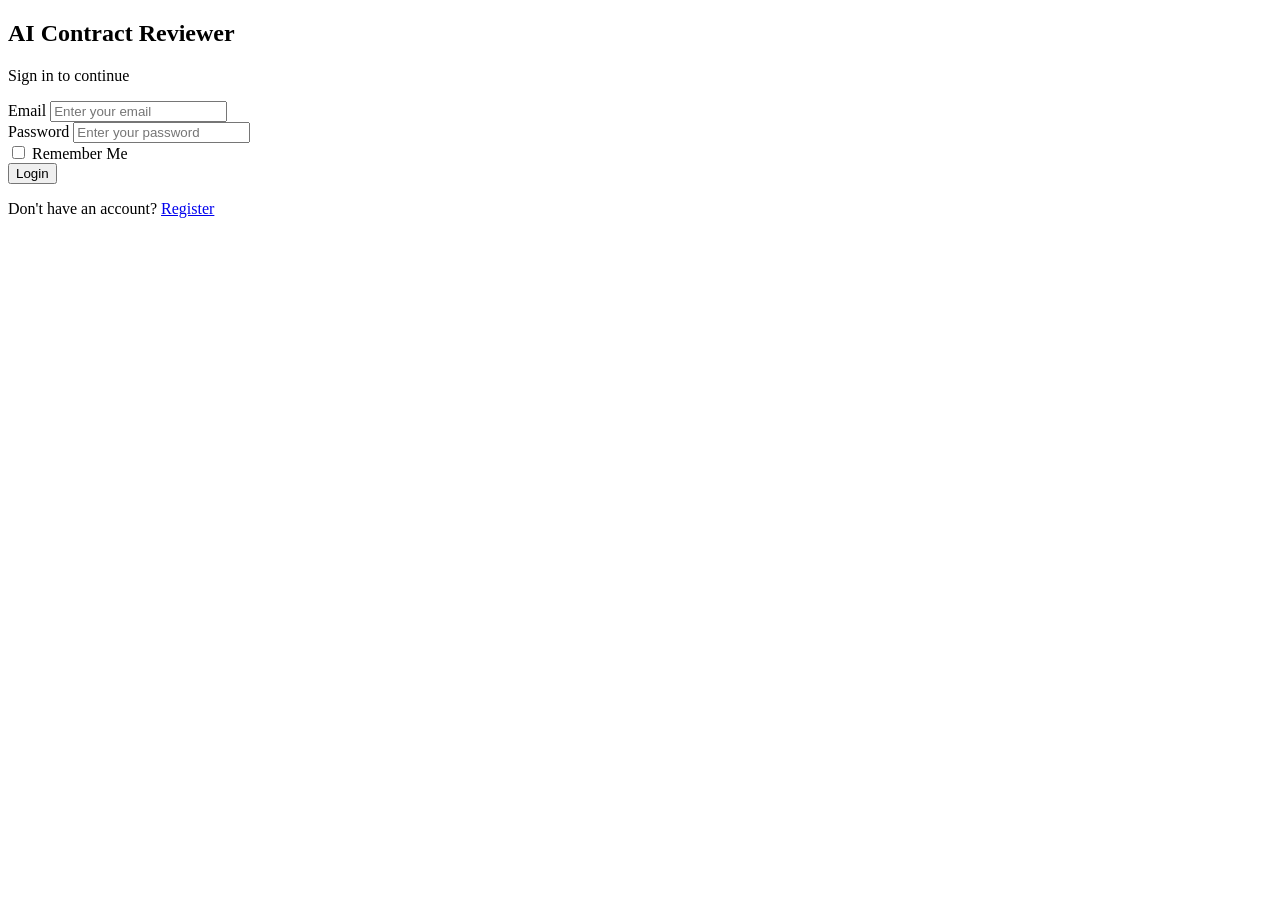
==== index.html @ c9387b55 "structer complete" ====
<!doctype html>
<html lang="en">
  <head>
    <meta charset="UTF-8" />
    <meta name="viewport" content="width=device-width, initial-scale=1.0" />

    <title>AI Contract Reviewer | Login</title>

    <link rel="stylesheet" href="css/theme.css" />
    <link rel="stylesheet" href="css/auth.css" />
  </head>

  <body>
    <main class="auth-container">
      <section class="auth-card">
        <div class="logo-section">
          <h1>AI Contract Reviewer</h1>
          <p>Sign in to continue</p>
        </div>

        <form id="loginForm" class="auth-form">
          <div class="form-group">
            <label for="email"> Email </label>

            <input
              type="email"
              id="email"
              name="email"
              placeholder="Enter your email"
              autocomplete="email"
              required
            />
          </div>

          <div class="form-group">
            <label for="password"> Password </label>

            <input
              type="password"
              id="password"
              name="password"
              placeholder="Enter your password"
              autocomplete="current-password"
              required
            />
          </div>

          <div class="form-options">
            <label class="remember-me">
              <input type="checkbox" id="remember" />

              <span>Remember Me</span>
            </label>
          </div>

          <button type="submit" id="loginButton" class="btn-primary">
            Login
          </button>
        </form>

        <div class="auth-footer">
          <p>
            Don't have an account?

            <a href="register.html"> Register </a>
          </p>
        </div>
      </section>
    </main>

    <script src="js/api.js"></script>
    <script src="js/auth.js"></script>
  </body>
</html>
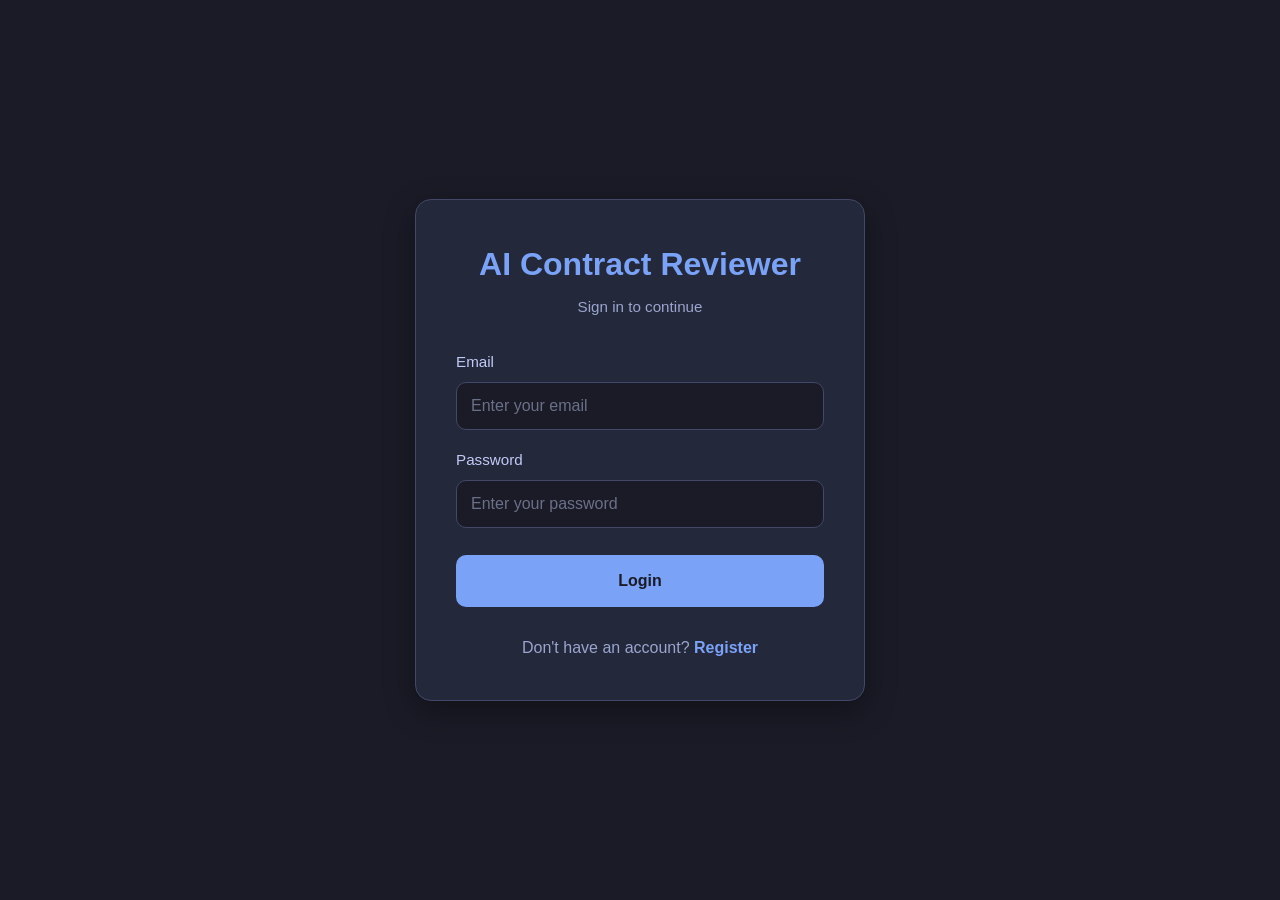
==== commit fd5a3261: "login page work perfectly." ====
--- a/index.html
+++ b/index.html
@@ -20,7 +20,7 @@
 
         <form id="loginForm" class="auth-form">
           <div class="form-group">
-            <label for="email"> Email </label>
+            <label for="email">Email</label>
 
             <input
               type="email"
@@ -33,7 +33,7 @@
           </div>
 
           <div class="form-group">
-            <label for="password"> Password </label>
+            <label for="password">Password</label>
 
             <input
               type="password"
@@ -45,14 +45,6 @@
             />
           </div>
 
-          <div class="form-options">
-            <label class="remember-me">
-              <input type="checkbox" id="remember" />
-
-              <span>Remember Me</span>
-            </label>
-          </div>
-
           <button type="submit" id="loginButton" class="btn-primary">
             Login
           </button>
@@ -61,14 +53,13 @@
         <div class="auth-footer">
           <p>
             Don't have an account?
-
-            <a href="register.html"> Register </a>
+            <a href="register.html">Register</a>
           </p>
         </div>
       </section>
     </main>
 
-    <script src="js/api.js"></script>
-    <script src="js/auth.js"></script>
+    <script src="./js/api.js"></script>
+    <script src="./js/auth.js"></script>
   </body>
 </html>
--- a/css/theme.css
+++ b/css/theme.css
@@ -0,0 +1,196 @@
+/* ==========================================
+   AI Contract Reviewer
+   Global Theme
+   Tokyo Night
+========================================== */
+
+:root {
+  /* ========= Colors ========= */
+
+  --bg-primary: #1a1b26;
+  --bg-secondary: #24283b;
+  --bg-hover: #2f354f;
+
+  --border-color: #414868;
+
+  --primary: #7aa2f7;
+  --primary-hover: #89b4fa;
+
+  --success: #9ece6a;
+  --warning: #e0af68;
+  --danger: #f7768e;
+
+  --text-primary: #c0caf5;
+  --text-secondary: #9aa5ce;
+  --text-muted: #6b7089;
+
+  /* ========= Radius ========= */
+
+  --radius-sm: 6px;
+  --radius-md: 10px;
+  --radius-lg: 16px;
+
+  /* ========= Shadow ========= */
+
+  --shadow: 0 10px 30px rgba(0, 0, 0, 0.35);
+
+  /* ========= Transition ========= */
+
+  --transition: 0.25s ease;
+}
+
+/* ==========================================
+   Reset
+========================================== */
+
+* {
+  margin: 0;
+  padding: 0;
+  box-sizing: border-box;
+}
+
+/* ==========================================
+   Body
+========================================== */
+
+body {
+  background: var(--bg-primary);
+
+  color: var(--text-primary);
+
+  font-family: "Segoe UI", Tahoma, Geneva, Verdana, sans-serif;
+
+  min-height: 100vh;
+
+  line-height: 1.5;
+
+  display: flex;
+
+  justify-content: center;
+
+  align-items: center;
+}
+
+/* ==========================================
+   Links
+========================================== */
+
+a {
+  color: var(--primary);
+
+  text-decoration: none;
+
+  transition: var(--transition);
+}
+
+a:hover {
+  color: var(--primary-hover);
+}
+
+/* ==========================================
+   Buttons
+========================================== */
+
+button {
+  font: inherit;
+
+  cursor: pointer;
+
+  border: none;
+
+  transition: var(--transition);
+}
+
+.btn-primary {
+  width: 100%;
+
+  padding: 14px;
+
+  border-radius: var(--radius-md);
+
+  background: var(--primary);
+
+  color: var(--bg-primary);
+
+  font-size: 1rem;
+
+  font-weight: 600;
+}
+
+.btn-primary:hover {
+  background: var(--primary-hover);
+}
+
+/* ==========================================
+   Inputs
+========================================== */
+
+input {
+  width: 100%;
+
+  padding: 14px;
+
+  border-radius: var(--radius-md);
+
+  border: 1px solid var(--border-color);
+
+  background: var(--bg-primary);
+
+  color: var(--text-primary);
+
+  font-size: 1rem;
+
+  outline: none;
+
+  transition: var(--transition);
+}
+
+input::placeholder {
+  color: var(--text-muted);
+}
+
+input:focus {
+  border-color: var(--primary);
+}
+
+/* ==========================================
+   Images
+========================================== */
+
+img {
+  max-width: 100%;
+
+  display: block;
+}
+
+/* ==========================================
+   Scrollbar
+========================================== */
+
+::-webkit-scrollbar {
+  width: 10px;
+}
+
+::-webkit-scrollbar-track {
+  background: var(--bg-primary);
+}
+
+::-webkit-scrollbar-thumb {
+  background: var(--bg-secondary);
+
+  border-radius: 20px;
+}
+
+::-webkit-scrollbar-thumb:hover {
+  background: var(--primary);
+}
+
+/* ==========================================
+   Selection
+========================================== */
+
+::selection {
+  background: var(--primary);
+
+  color: var(--bg-primary);
+}
--- a/css/auth.css
+++ b/css/auth.css
@@ -0,0 +1,141 @@
+/* ==========================================
+   Authentication Layout
+========================================== */
+
+.auth-container {
+  width: 100%;
+
+  min-height: 100vh;
+
+  display: flex;
+
+  justify-content: center;
+
+  align-items: center;
+
+  padding: 2rem;
+}
+
+/* ==========================================
+   Authentication Card
+========================================== */
+
+.auth-card {
+  width: 100%;
+
+  max-width: 450px;
+
+  background: var(--bg-secondary);
+
+  border: 1px solid var(--border-color);
+
+  border-radius: var(--radius-lg);
+
+  padding: 2.5rem;
+
+  box-shadow: var(--shadow);
+
+  transition: var(--transition);
+}
+
+.auth-card:hover {
+  transform: translateY(-4px);
+}
+
+/* ==========================================
+   Header
+========================================== */
+
+.logo-section {
+  text-align: center;
+
+  margin-bottom: 2rem;
+}
+
+.logo-section h1 {
+  color: var(--primary);
+
+  font-size: 2rem;
+
+  margin-bottom: 0.5rem;
+
+  font-weight: 700;
+}
+
+.logo-section p {
+  color: var(--text-secondary);
+
+  font-size: 0.95rem;
+}
+
+/* ==========================================
+   Form
+========================================== */
+
+.auth-form {
+  display: flex;
+
+  flex-direction: column;
+
+  gap: 1.2rem;
+}
+
+.form-group {
+  display: flex;
+
+  flex-direction: column;
+}
+
+.form-group label {
+  margin-bottom: 0.5rem;
+
+  color: var(--text-primary);
+
+  font-size: 0.95rem;
+
+  font-weight: 500;
+}
+
+/* ==========================================
+   Button
+========================================== */
+
+.btn-primary {
+  margin-top: 0.5rem;
+}
+
+/* ==========================================
+   Footer
+========================================== */
+
+.auth-footer {
+  text-align: center;
+
+  margin-top: 1.8rem;
+}
+
+.auth-footer p {
+  color: var(--text-secondary);
+}
+
+.auth-footer a {
+  font-weight: 600;
+}
+
+/* ==========================================
+   Responsive
+========================================== */
+
+@media (max-width: 600px) {
+  .auth-container {
+    padding: 1rem;
+  }
+
+  .auth-card {
+    padding: 2rem;
+  }
+
+  .logo-section h1 {
+    font-size: 1.7rem;
+  }
+}
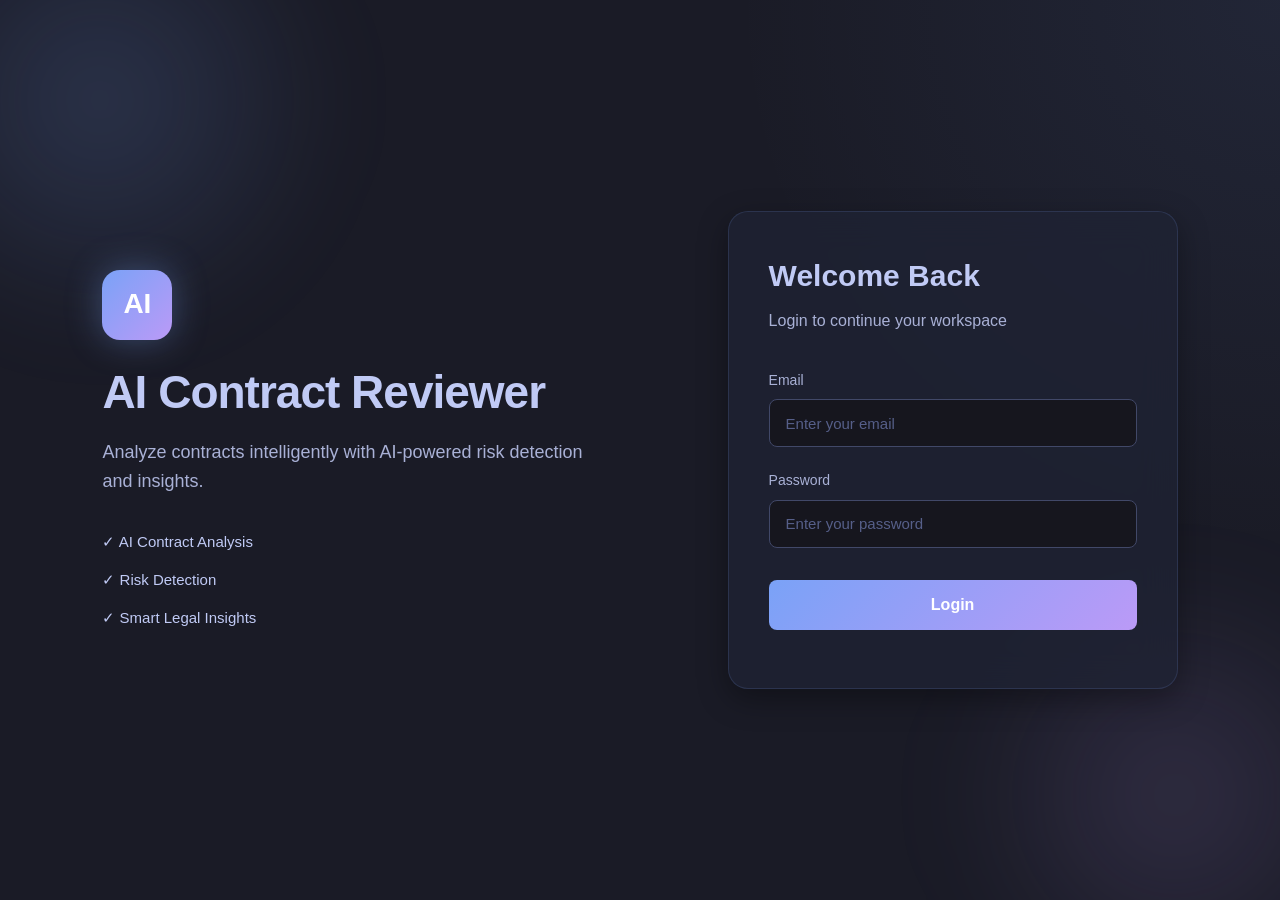
==== commit 94b79855: "dashboard half complete" ====
--- a/index.html
+++ b/index.html
@@ -4,58 +4,76 @@
     <meta charset="UTF-8" />
     <meta name="viewport" content="width=device-width, initial-scale=1.0" />
 
-    <title>AI Contract Reviewer | Login</title>
+    <title>AI Contract Reviewer - Login</title>
 
-    <link rel="stylesheet" href="css/theme.css" />
-    <link rel="stylesheet" href="css/auth.css" />
+    <!-- Global Theme -->
+    <link rel="stylesheet" href="./css/theme.css" />
+
+    <!-- Login Page Style -->
+    <link rel="stylesheet" href="./css/login.css" />
   </head>
 
   <body>
-    <main class="auth-container">
-      <section class="auth-card">
-        <div class="logo-section">
-          <h1>AI Contract Reviewer</h1>
-          <p>Sign in to continue</p>
+    <main class="login-container">
+      <!-- Branding Section -->
+
+      <section class="brand-section">
+        <div class="brand-logo">AI</div>
+
+        <h1>AI Contract Reviewer</h1>
+
+        <p>
+          Analyze contracts intelligently with AI-powered risk detection and
+          insights.
+        </p>
+
+        <div class="feature-list">
+          <span> ✓ AI Contract Analysis </span>
+
+          <span> ✓ Risk Detection </span>
+
+          <span> ✓ Smart Legal Insights </span>
+        </div>
+      </section>
+
+      <!-- Login Card -->
+
+      <section class="login-card">
+        <div class="login-header">
+          <h2>Welcome Back</h2>
+
+          <p>Login to continue your workspace</p>
         </div>
 
-        <form id="loginForm" class="auth-form">
-          <div class="form-group">
-            <label for="email">Email</label>
+        <form id="login-form">
+          <div class="input-group">
+            <label for="email"> Email </label>
 
             <input
               type="email"
               id="email"
               name="email"
               placeholder="Enter your email"
-              autocomplete="email"
               required
             />
           </div>
 
-          <div class="form-group">
-            <label for="password">Password</label>
+          <div class="input-group">
+            <label for="password"> Password </label>
 
             <input
               type="password"
               id="password"
               name="password"
               placeholder="Enter your password"
-              autocomplete="current-password"
               required
             />
           </div>
 
-          <button type="submit" id="loginButton" class="btn-primary">
-            Login
-          </button>
+          <button type="submit" class="login-btn" id="loginButton">Login</button>
+
+          <p id="login-message" class="login-message"></p>
         </form>
-
-        <div class="auth-footer">
-          <p>
-            Don't have an account?
-            <a href="register.html">Register</a>
-          </p>
-        </div>
       </section>
     </main>
 
--- a/css/theme.css
+++ b/css/theme.css
@@ -1,196 +1,138 @@
-/* ==========================================
+/* =====================================================
    AI Contract Reviewer
-   Global Theme
-   Tokyo Night
-========================================== */
+   Global Theme System
+   Tokyo Night Theme
+===================================================== */
+
+/* =====================================================
+   Root Variables
+===================================================== */
 
 :root {
-  /* ========= Colors ========= */
+  /* Background Colors */
+  --bg-primary: #1a1b26;
+  --bg-secondary: #16161e;
+  --bg-tertiary: #24283b;
 
-  --bg-primary: #1a1b26;
-  --bg-secondary: #24283b;
-  --bg-hover: #2f354f;
+  /* Surface / Card Colors */
+  --surface-primary: #1f2335;
+  --surface-hover: #292e42;
 
+  /* Text Colors */
+  --text-primary: #c0caf5;
+  --text-secondary: #a9b1d6;
+  --text-muted: #565f89;
+
+  /* Accent Colors */
+  --accent-blue: #7aa2f7;
+  --accent-cyan: #7dcfff;
+  --accent-purple: #bb9af7;
+  --accent-green: #9ece6a;
+  --accent-yellow: #e0af68;
+  --accent-red: #f7768e;
+
+  /* Borders */
   --border-color: #414868;
+  --border-soft: rgba(122, 162, 247, 0.15);
 
-  --primary: #7aa2f7;
-  --primary-hover: #89b4fa;
+  /* Status Colors */
+  --status-success: #9ece6a;
+  --status-warning: #e0af68;
+  --status-danger: #f7768e;
+  --status-processing: #7dcfff;
 
-  --success: #9ece6a;
-  --warning: #e0af68;
-  --danger: #f7768e;
+  /* Shadows */
+  --shadow-small: 0 4px 15px rgba(0, 0, 0, 0.25);
 
-  --text-primary: #c0caf5;
-  --text-secondary: #9aa5ce;
-  --text-muted: #6b7089;
+  --shadow-card: 0 10px 30px rgba(0, 0, 0, 0.35);
 
-  /* ========= Radius ========= */
+  /* Radius */
+  --radius-small: 8px;
+  --radius-medium: 14px;
+  --radius-large: 20px;
 
-  --radius-sm: 6px;
-  --radius-md: 10px;
-  --radius-lg: 16px;
+  /* Animation */
+  --transition-fast: 0.2s ease;
+  --transition-normal: 0.35s ease;
 
-  /* ========= Shadow ========= */
-
-  --shadow: 0 10px 30px rgba(0, 0, 0, 0.35);
-
-  /* ========= Transition ========= */
-
-  --transition: 0.25s ease;
+  /* Layout */
+  --sidebar-width: 260px;
+  --navbar-height: 70px;
 }
 
-/* ==========================================
-   Reset
-========================================== */
+/* =====================================================
+   Global Reset
+===================================================== */
 
-* {
+*,
+*::before,
+*::after {
   margin: 0;
   padding: 0;
   box-sizing: border-box;
 }
 
-/* ==========================================
+/* =====================================================
    Body
-========================================== */
+===================================================== */
 
 body {
-  background: var(--bg-primary);
+  min-height: 100vh;
+
+  background:
+    radial-gradient(
+      circle at top right,
+      rgba(122, 162, 247, 0.08),
+      transparent 35%
+    ),
+    var(--bg-primary);
 
   color: var(--text-primary);
 
-  font-family: "Segoe UI", Tahoma, Geneva, Verdana, sans-serif;
+  font-family: "Inter", "Segoe UI", sans-serif;
 
-  min-height: 100vh;
-
-  line-height: 1.5;
-
-  display: flex;
-
-  justify-content: center;
-
-  align-items: center;
+  line-height: 1.6;
 }
 
-/* ==========================================
+/* =====================================================
    Links
-========================================== */
+===================================================== */
 
 a {
-  color: var(--primary);
-
+  color: inherit;
   text-decoration: none;
-
-  transition: var(--transition);
 }
 
-a:hover {
-  color: var(--primary-hover);
+/* =====================================================
+   Buttons
+===================================================== */
+
+button {
+  border: none;
+  outline: none;
+  cursor: pointer;
+
+  font-family: inherit;
 }
 
-/* ==========================================
-   Buttons
-========================================== */
-
-button {
-  font: inherit;
-
-  cursor: pointer;
-
-  border: none;
-
-  transition: var(--transition);
-}
-
-.btn-primary {
-  width: 100%;
-
-  padding: 14px;
-
-  border-radius: var(--radius-md);
-
-  background: var(--primary);
-
-  color: var(--bg-primary);
-
-  font-size: 1rem;
-
-  font-weight: 600;
-}
-
-.btn-primary:hover {
-  background: var(--primary-hover);
-}
-
-/* ==========================================
-   Inputs
-========================================== */
-
-input {
-  width: 100%;
-
-  padding: 14px;
-
-  border-radius: var(--radius-md);
-
-  border: 1px solid var(--border-color);
-
-  background: var(--bg-primary);
-
-  color: var(--text-primary);
-
-  font-size: 1rem;
-
-  outline: none;
-
-  transition: var(--transition);
-}
-
-input::placeholder {
-  color: var(--text-muted);
-}
-
-input:focus {
-  border-color: var(--primary);
-}
-
-/* ==========================================
-   Images
-========================================== */
-
-img {
-  max-width: 100%;
-
-  display: block;
-}
-
-/* ==========================================
+/* =====================================================
    Scrollbar
-========================================== */
+===================================================== */
 
 ::-webkit-scrollbar {
-  width: 10px;
+  width: 8px;
 }
 
 ::-webkit-scrollbar-track {
-  background: var(--bg-primary);
+  background: var(--bg-secondary);
 }
 
 ::-webkit-scrollbar-thumb {
-  background: var(--bg-secondary);
+  background: var(--border-color);
 
-  border-radius: 20px;
+  border-radius: 10px;
 }
 
 ::-webkit-scrollbar-thumb:hover {
-  background: var(--primary);
+  background: var(--accent-blue);
 }
-
-/* ==========================================
-   Selection
-========================================== */
-
-::selection {
-  background: var(--primary);
-
-  color: var(--bg-primary);
-}
--- a/css/login.css
+++ b/css/login.css
@@ -0,0 +1,311 @@
+/* =====================================================
+   AI Contract Reviewer
+   Login Page Styling
+   Tokyo Night AI SaaS Theme
+===================================================== */
+
+/* =====================================================
+   Login Container
+===================================================== */
+
+.login-container {
+  min-height: 100vh;
+
+  display: grid;
+
+  grid-template-columns: 1fr 450px;
+
+  align-items: center;
+
+  gap: 80px;
+
+  padding: 40px 8%;
+
+  position: relative;
+
+  overflow: hidden;
+}
+
+/* Background Glow Effects */
+
+.login-container::before {
+  content: "";
+
+  position: absolute;
+
+  width: 500px;
+
+  height: 500px;
+
+  background: radial-gradient(
+    circle,
+    rgba(122, 162, 247, 0.18),
+    transparent 70%
+  );
+
+  top: -150px;
+
+  left: -150px;
+
+  filter: blur(40px);
+}
+
+.login-container::after {
+  content: "";
+
+  position: absolute;
+
+  width: 450px;
+
+  height: 450px;
+
+  background: radial-gradient(
+    circle,
+    rgba(187, 154, 247, 0.15),
+    transparent 70%
+  );
+
+  bottom: -120px;
+
+  right: -120px;
+
+  filter: blur(50px);
+}
+
+/* =====================================================
+   Brand Section
+===================================================== */
+
+.brand-section {
+  position: relative;
+
+  z-index: 1;
+}
+
+.brand-logo {
+  width: 70px;
+
+  height: 70px;
+
+  display: flex;
+
+  align-items: center;
+
+  justify-content: center;
+
+  border-radius: 18px;
+
+  background: linear-gradient(135deg, var(--accent-blue), var(--accent-purple));
+
+  color: #ffffff;
+
+  font-size: 28px;
+
+  font-weight: 700;
+
+  margin-bottom: 25px;
+
+  box-shadow: 0 0 35px rgba(122, 162, 247, 0.35);
+}
+
+.brand-section h1 {
+  font-size: 46px;
+
+  line-height: 1.2;
+
+  margin-bottom: 18px;
+
+  letter-spacing: -1px;
+}
+
+.brand-section p {
+  max-width: 500px;
+
+  color: var(--text-secondary);
+
+  font-size: 18px;
+
+  margin-bottom: 35px;
+}
+
+.feature-list {
+  display: flex;
+
+  flex-direction: column;
+
+  gap: 14px;
+}
+
+.feature-list span {
+  color: var(--text-primary);
+
+  font-size: 15px;
+}
+
+/* =====================================================
+   Login Card
+===================================================== */
+
+.login-card {
+  position: relative;
+
+  z-index: 2;
+
+  padding: 40px;
+
+  background: rgba(31, 35, 53, 0.75);
+
+  backdrop-filter: blur(18px);
+
+  border: 1px solid var(--border-soft);
+
+  border-radius: var(--radius-large);
+
+  box-shadow: var(--shadow-card);
+}
+
+/* Header */
+
+.login-header {
+  margin-bottom: 35px;
+}
+
+.login-header h2 {
+  font-size: 30px;
+
+  margin-bottom: 8px;
+}
+
+.login-header p {
+  color: var(--text-secondary);
+}
+
+/* =====================================================
+   Inputs
+===================================================== */
+
+.input-group {
+  display: flex;
+
+  flex-direction: column;
+
+  gap: 8px;
+
+  margin-bottom: 22px;
+}
+
+.input-group label {
+  color: var(--text-secondary);
+
+  font-size: 14px;
+}
+
+.input-group input {
+  height: 48px;
+
+  padding: 0 16px;
+
+  background: var(--bg-secondary);
+
+  border: 1px solid var(--border-color);
+
+  border-radius: var(--radius-small);
+
+  color: var(--text-primary);
+
+  font-size: 15px;
+
+  transition: var(--transition-fast);
+}
+
+.input-group input::placeholder {
+  color: var(--text-muted);
+}
+
+.input-group input:focus {
+  outline: none;
+
+  border-color: var(--accent-blue);
+
+  box-shadow: 0 0 0 3px rgba(122, 162, 247, 0.15);
+}
+
+/* =====================================================
+   Login Button
+===================================================== */
+
+.login-btn {
+  width: 100%;
+
+  height: 50px;
+
+  margin-top: 10px;
+
+  border-radius: var(--radius-small);
+
+  background: linear-gradient(135deg, var(--accent-blue), var(--accent-purple));
+
+  color: #ffffff;
+
+  font-size: 16px;
+
+  font-weight: 600;
+
+  transition: var(--transition-normal);
+}
+
+.login-btn:hover {
+  transform: translateY(-2px);
+
+  box-shadow: 0 10px 25px rgba(122, 162, 247, 0.35);
+}
+
+.login-btn:active {
+  transform: translateY(0);
+}
+
+/* =====================================================
+   Login Message
+===================================================== */
+
+.login-message {
+  margin-top: 18px;
+
+  text-align: center;
+
+  font-size: 14px;
+}
+
+/* =====================================================
+   Responsive
+===================================================== */
+
+@media (max-width: 1000px) {
+  .login-container {
+    grid-template-columns: 1fr;
+
+    gap: 40px;
+
+    padding: 30px;
+  }
+
+  .brand-section {
+    text-align: center;
+  }
+
+  .brand-logo {
+    margin-left: auto;
+
+    margin-right: auto;
+  }
+}
+
+@media (max-width: 500px) {
+  .login-card {
+    padding: 28px;
+  }
+
+  .brand-section h1 {
+    font-size: 34px;
+  }
+}
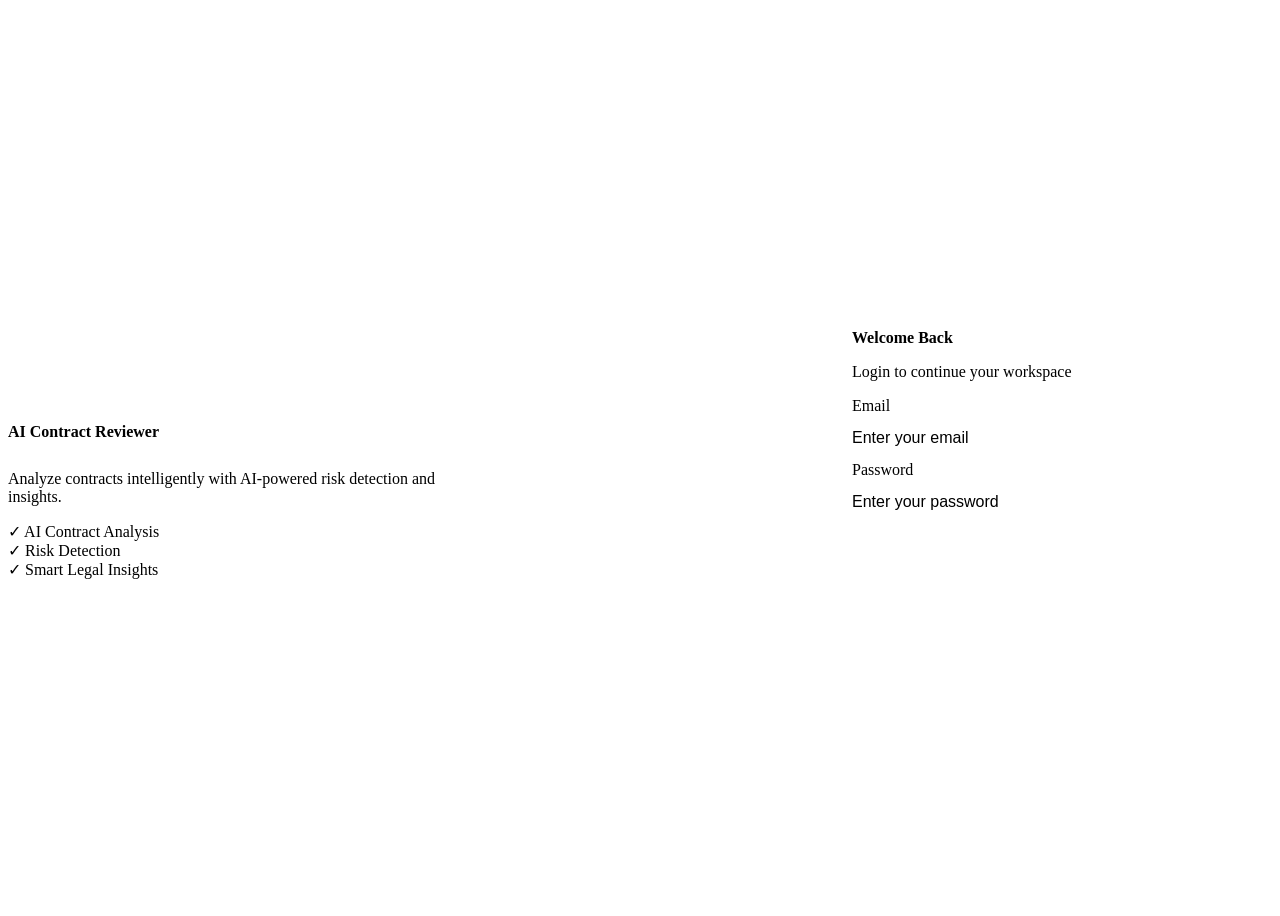
==== commit e4a9d5ca: "broken code" ====
--- a/index.html
+++ b/index.html
@@ -10,6 +10,9 @@
     <link rel="stylesheet" href="./css/theme.css" />
 
     <!-- Login Page Style -->
+    <link rel="stylesheet" href="./css/components/button.css" />
+    <link rel="stylesheet" href="./css/components/card.css" />
+    <link rel="stylesheet" href="./css/components/input.css" />
     <link rel="stylesheet" href="./css/login.css" />
   </head>
 
@@ -38,7 +41,7 @@
 
       <!-- Login Card -->
 
-      <section class="login-card">
+      <section class="card card-glass login-card">
         <div class="login-header">
           <h2>Welcome Back</h2>
 
@@ -47,30 +50,30 @@
 
         <form id="login-form">
           <div class="input-group">
-            <label for="email"> Email </label>
+            <label class="input-label"> Email </label>
 
             <input
+              class="input"
+              id="email"
               type="email"
-              id="email"
-              name="email"
               placeholder="Enter your email"
-              required
             />
           </div>
 
           <div class="input-group">
-            <label for="password"> Password </label>
+            <label class="input-label"> Password </label>
 
             <input
+              class="input"
+              id="password"
               type="password"
-              id="password"
-              name="password"
               placeholder="Enter your password"
-              required
             />
           </div>
 
-          <button type="submit" class="login-btn" id="loginButton">Login</button>
+          <button type="submit" class="btn btn-primary" id="loginButton">
+            Login
+          </button>
 
           <p id="login-message" class="login-message"></p>
         </form>
--- a/css/components/button.css
+++ b/css/components/button.css
@@ -0,0 +1,295 @@
+/*
+==================================================
+
+AI Contract Reviewer
+
+File:
+button.css
+
+Responsibility:
+Reusable Button Components
+
+Author:
+OpenAI + Parth
+
+Theme:
+Tokyo Night AI SaaS
+
+==================================================
+*/
+
+/* ==================================================
+   BASE BUTTON
+================================================== */
+
+.btn {
+  display: inline-flex;
+
+  align-items: center;
+
+  justify-content: center;
+
+  gap: var(--space-2);
+
+  height: 44px;
+
+  padding: 0 var(--space-6);
+
+  border-radius: var(--radius-md);
+
+  font-size: var(--font-sm);
+
+  font-weight: var(--weight-semibold);
+
+  font-family: var(--font-family);
+
+  color: var(--color-text-light);
+
+  background: transparent;
+
+  border: 1px solid transparent;
+
+  transition: all var(--transition-normal);
+
+  user-select: none;
+
+  white-space: nowrap;
+}
+
+/* ==================================================
+   BUTTON HOVER
+================================================== */
+
+.btn:hover {
+  transform: translateY(-1px);
+}
+
+/* ==================================================
+   BUTTON ACTIVE
+================================================== */
+
+.btn:active {
+  transform: translateY(0);
+}
+
+/* ==================================================
+   BUTTON DISABLED
+================================================== */
+
+.btn:disabled {
+  opacity: 0.5;
+
+  cursor: not-allowed;
+
+  transform: none;
+}
+
+/* ==================================================
+   PRIMARY BUTTON
+================================================== */
+
+.btn-primary {
+  color: #ffffff;
+
+  background: var(--color-primary);
+
+  box-shadow: var(--shadow-sm);
+}
+
+.btn-primary:hover {
+  background: var(--color-primary-hover);
+
+  box-shadow: var(--shadow-glow);
+}
+
+/* ==================================================
+   SECONDARY BUTTON
+================================================== */
+
+.btn-secondary {
+  color: #ffffff;
+
+  background: var(--color-secondary);
+
+  box-shadow: var(--shadow-sm);
+}
+
+.btn-secondary:hover {
+  opacity: 0.9;
+
+  box-shadow: var(--shadow-glow);
+}
+
+/* ==================================================
+   OUTLINE BUTTON
+================================================== */
+
+.btn-outline {
+  color: var(--color-primary);
+
+  background: transparent;
+
+  border: 1px solid var(--color-primary);
+}
+
+.btn-outline:hover {
+  color: #ffffff;
+
+  background: var(--color-primary);
+}
+
+/* ==================================================
+   SUCCESS BUTTON
+================================================== */
+
+.btn-success {
+  color: #ffffff;
+
+  background: var(--color-success);
+}
+
+.btn-success:hover {
+  filter: brightness(1.1);
+}
+
+/* ==================================================
+   WARNING BUTTON
+================================================== */
+
+.btn-warning {
+  color: #ffffff;
+
+  background: var(--color-warning);
+}
+
+/* ==================================================
+   DANGER BUTTON
+================================================== */
+
+.btn-danger {
+  color: #ffffff;
+
+  background: var(--color-danger);
+}
+
+.btn-danger:hover {
+  filter: brightness(1.1);
+}
+
+/* ==================================================
+   GHOST BUTTON
+================================================== */
+
+.btn-ghost {
+  color: var(--color-text);
+
+  background: transparent;
+}
+
+.btn-ghost:hover {
+  background: var(--color-surface-hover);
+}
+
+/* ==================================================
+   ICON BUTTON
+================================================== */
+
+.btn-icon {
+  width: 44px;
+
+  height: 44px;
+
+  padding: 0;
+
+  border-radius: var(--radius-md);
+}
+
+/* ==================================================
+   BUTTON SIZES
+================================================== */
+
+/*
+   Small
+*/
+
+.btn-sm {
+  height: 36px;
+
+  padding: 0 var(--space-4);
+
+  font-size: var(--font-xs);
+}
+
+/*
+   Large
+*/
+
+.btn-lg {
+  height: 52px;
+
+  padding: 0 var(--space-8);
+
+  font-size: var(--font-md);
+}
+
+/* ==================================================
+   FULL WIDTH BUTTON
+================================================== */
+
+.btn-block {
+  width: 100%;
+}
+
+/* ==================================================
+   LOADING STATE
+================================================== */
+
+.btn-loading {
+  position: relative;
+
+  color: transparent;
+
+  pointer-events: none;
+}
+
+.btn-loading::after {
+  content: "";
+
+  width: 18px;
+
+  height: 18px;
+
+  border-radius: 50%;
+
+  border: 2px solid rgba(255, 255, 255, 0.4);
+
+  border-top-color: #ffffff;
+
+  animation: button-spin 0.8s linear infinite;
+
+  position: absolute;
+}
+
+/* ==================================================
+   BUTTON ANIMATION
+================================================== */
+
+@keyframes button-spin {
+  from {
+    transform: rotate(0deg);
+  }
+
+  to {
+    transform: rotate(360deg);
+  }
+}
+
+/* ==================================================
+   RESPONSIVE
+================================================== */
+
+@media (max-width: 768px) {
+  .btn {
+    width: 100%;
+  }
+}
--- a/css/components/card.css
+++ b/css/components/card.css
@@ -0,0 +1,263 @@
+/*
+==================================================
+
+AI Contract Reviewer
+
+File:
+card.css
+
+Responsibility:
+Reusable Card Components
+
+Author:
+OpenAI + Parth
+
+Theme:
+Tokyo Night AI SaaS
+
+==================================================
+*/
+
+/* ==================================================
+   BASE CARD
+================================================== */
+
+.card {
+  background: var(--color-surface);
+
+  border: 1px solid var(--color-border);
+
+  border-radius: var(--radius-lg);
+
+  box-shadow: var(--shadow-md);
+
+  padding: var(--space-6);
+
+  transition: all var(--transition-normal);
+
+  overflow: hidden;
+}
+
+/* ==================================================
+   CARD HOVER
+================================================== */
+
+.card-hover:hover {
+  transform: translateY(-4px);
+
+  border-color: rgba(122, 162, 247, 0.35);
+
+  box-shadow: var(--shadow-glow);
+}
+
+/* ==================================================
+   GLASS CARD
+================================================== */
+
+.card-glass {
+  background: rgba(36, 40, 59, 0.75);
+
+  backdrop-filter: blur(14px);
+
+  border: 1px solid rgba(255, 255, 255, 0.08);
+}
+
+/* ==================================================
+   CARD HEADER
+================================================== */
+
+.card-header {
+  display: flex;
+
+  align-items: center;
+
+  justify-content: space-between;
+
+  gap: var(--space-4);
+
+  margin-bottom: var(--space-5);
+}
+
+/* ==================================================
+   CARD TITLE
+================================================== */
+
+.card-title {
+  color: var(--color-text-light);
+
+  font-size: var(--font-lg);
+
+  font-weight: var(--weight-semibold);
+
+  line-height: 1.3;
+}
+
+/* ==================================================
+   CARD DESCRIPTION
+================================================== */
+
+.card-description {
+  margin-top: var(--space-2);
+
+  color: var(--color-text-muted);
+
+  font-size: var(--font-sm);
+}
+
+/* ==================================================
+   CARD BODY
+================================================== */
+
+.card-body {
+  color: var(--color-text);
+
+  font-size: var(--font-md);
+}
+
+/* ==================================================
+   CARD FOOTER
+================================================== */
+
+.card-footer {
+  display: flex;
+
+  align-items: center;
+
+  justify-content: flex-end;
+
+  gap: var(--space-3);
+
+  margin-top: var(--space-6);
+
+  padding-top: var(--space-5);
+
+  border-top: 1px solid var(--color-border);
+}
+
+/* ==================================================
+   CARD VARIANTS
+================================================== */
+
+/*
+   Primary Accent Card
+*/
+
+.card-primary {
+  border-color: rgba(122, 162, 247, 0.35);
+}
+
+/*
+   Success Card
+*/
+
+.card-success {
+  border-color: rgba(158, 206, 106, 0.35);
+}
+
+/*
+   Warning Card
+*/
+
+.card-warning {
+  border-color: rgba(224, 175, 104, 0.35);
+}
+
+/*
+   Danger Card
+*/
+
+.card-danger {
+  border-color: rgba(247, 118, 142, 0.35);
+}
+
+/* ==================================================
+   STAT CARD
+================================================== */
+
+.stat-card {
+  display: flex;
+
+  flex-direction: column;
+
+  gap: var(--space-3);
+}
+
+.stat-label {
+  color: var(--color-text-muted);
+
+  font-size: var(--font-sm);
+
+  font-weight: var(--weight-medium);
+}
+
+.stat-value {
+  color: var(--color-text-light);
+
+  font-size: var(--font-3xl);
+
+  font-weight: var(--weight-bold);
+}
+
+/* ==================================================
+   ICON CARD
+================================================== */
+
+.card-icon {
+  width: 48px;
+
+  height: 48px;
+
+  display: flex;
+
+  align-items: center;
+
+  justify-content: center;
+
+  border-radius: var(--radius-md);
+
+  background: rgba(122, 162, 247, 0.15);
+
+  color: var(--color-primary);
+
+  font-size: var(--font-xl);
+}
+
+/* ==================================================
+   EMPTY CARD
+================================================== */
+
+.card-empty {
+  text-align: center;
+
+  padding: var(--space-10);
+}
+
+.card-empty-title {
+  color: var(--color-text-light);
+
+  font-size: var(--font-xl);
+
+  font-weight: var(--weight-semibold);
+}
+
+.card-empty-text {
+  margin-top: var(--space-3);
+
+  color: var(--color-text-muted);
+}
+
+/* ==================================================
+   RESPONSIVE
+================================================== */
+
+@media (max-width: 768px) {
+  .card {
+    padding: var(--space-5);
+  }
+
+  .card-header {
+    flex-direction: column;
+
+    align-items: flex-start;
+  }
+}
--- a/css/components/input.css
+++ b/css/components/input.css
@@ -0,0 +1,269 @@
+/*
+==================================================
+
+AI Contract Reviewer
+
+File:
+input.css
+
+Responsibility:
+Reusable Form Components
+
+Author:
+OpenAI + Parth
+
+Theme:
+Tokyo Night AI SaaS
+
+==================================================
+*/
+
+/* ==================================================
+   INPUT GROUP
+================================================== */
+
+.input-group {
+  display: flex;
+
+  flex-direction: column;
+
+  gap: var(--space-2);
+
+  width: 100%;
+}
+
+/* ==================================================
+   LABEL
+================================================== */
+
+.input-label {
+  color: var(--color-text-light);
+
+  font-size: var(--font-sm);
+
+  font-weight: var(--weight-medium);
+}
+
+/* ==================================================
+   BASE INPUT
+================================================== */
+
+.input {
+  width: 100%;
+
+  height: 46px;
+
+  padding: 0 var(--space-4);
+
+  border-radius: var(--radius-md);
+
+  border: 1px solid var(--color-border);
+
+  background: var(--color-surface);
+
+  color: var(--color-text-light);
+
+  font-size: var(--font-md);
+
+  transition: all var(--transition-normal);
+}
+
+/* ==================================================
+   INPUT HOVER
+================================================== */
+
+.input:hover {
+  border-color: rgba(122, 162, 247, 0.35);
+}
+
+/* ==================================================
+   INPUT FOCUS
+================================================== */
+
+.input:focus {
+  border-color: var(--color-primary);
+
+  box-shadow: 0 0 0 3px rgba(122, 162, 247, 0.15);
+}
+
+/* ==================================================
+   PLACEHOLDER
+================================================== */
+
+.input::placeholder {
+  color: var(--color-text-disabled);
+}
+
+/* ==================================================
+   TEXTAREA
+================================================== */
+
+.textarea {
+  min-height: 120px;
+
+  padding: var(--space-4);
+
+  resize: vertical;
+
+  line-height: 1.6;
+}
+
+/* ==================================================
+   SELECT
+================================================== */
+
+.select {
+  appearance: none;
+
+  cursor: pointer;
+}
+
+/* ==================================================
+   INPUT WITH ICON
+================================================== */
+
+.input-wrapper {
+  position: relative;
+
+  width: 100%;
+}
+
+.input-wrapper .input {
+  padding-left: 44px;
+}
+
+.input-icon {
+  position: absolute;
+
+  left: var(--space-4);
+
+  top: 50%;
+
+  transform: translateY(-50%);
+
+  color: var(--color-text-muted);
+
+  pointer-events: none;
+}
+
+/* ==================================================
+   PASSWORD INPUT
+================================================== */
+
+.password-wrapper {
+  position: relative;
+}
+
+.password-toggle {
+  position: absolute;
+
+  right: var(--space-3);
+
+  top: 50%;
+
+  transform: translateY(-50%);
+
+  color: var(--color-text-muted);
+
+  cursor: pointer;
+
+  transition: color var(--transition-fast);
+}
+
+.password-toggle:hover {
+  color: var(--color-primary);
+}
+
+/* ==================================================
+   VALIDATION STATES
+================================================== */
+
+.input-success {
+  border-color: var(--color-success);
+}
+
+.input-error {
+  border-color: var(--color-danger);
+}
+
+.input-warning {
+  border-color: var(--color-warning);
+}
+
+/* ==================================================
+   MESSAGE TEXT
+================================================== */
+
+.input-message {
+  font-size: var(--font-xs);
+
+  margin-top: var(--space-1);
+}
+
+.input-message.success {
+  color: var(--color-success);
+}
+
+.input-message.error {
+  color: var(--color-danger);
+}
+
+/* ==================================================
+   SEARCH INPUT
+================================================== */
+
+.search-input {
+  height: 42px;
+
+  border-radius: var(--radius-round);
+
+  background: var(--color-surface-elevated);
+}
+
+/* ==================================================
+   FILE INPUT
+================================================== */
+
+.file-input {
+  display: flex;
+
+  align-items: center;
+
+  justify-content: center;
+
+  min-height: 120px;
+
+  border: 1px dashed var(--color-border);
+
+  border-radius: var(--radius-lg);
+
+  cursor: pointer;
+
+  transition: all var(--transition-normal);
+}
+
+.file-input:hover {
+  border-color: var(--color-primary);
+
+  background: rgba(122, 162, 247, 0.05);
+}
+
+/* ==================================================
+   DISABLED
+================================================== */
+
+.input:disabled {
+  opacity: 0.5;
+
+  cursor: not-allowed;
+}
+
+/* ==================================================
+   RESPONSIVE
+================================================== */
+
+@media (max-width: 768px) {
+  .input {
+    height: 44px;
+  }
+}
--- a/css/login.css
+++ b/css/login.css
@@ -1,91 +1,61 @@
-/* =====================================================
-   AI Contract Reviewer
-   Login Page Styling
-   Tokyo Night AI SaaS Theme
-===================================================== */
-
-/* =====================================================
-   Login Container
-===================================================== */
+/*
+==================================================
+
+AI Contract Reviewer
+
+File:
+login.css
+
+Responsibility:
+Login Page Layout
+
+Author:
+OpenAI + Parth
+
+Theme:
+Tokyo Night AI SaaS
+
+==================================================
+*/
+
+/* ==================================================
+   LOGIN PAGE CONTAINER
+================================================== */
 
 .login-container {
   min-height: 100vh;
 
   display: grid;
 
-  grid-template-columns: 1fr 450px;
+  grid-template-columns: 1fr 420px;
 
   align-items: center;
 
-  gap: 80px;
-
-  padding: 40px 8%;
-
-  position: relative;
-
-  overflow: hidden;
-}
-
-/* Background Glow Effects */
-
-.login-container::before {
-  content: "";
-
-  position: absolute;
-
-  width: 500px;
-
-  height: 500px;
-
-  background: radial-gradient(
-    circle,
-    rgba(122, 162, 247, 0.18),
-    transparent 70%
-  );
-
-  top: -150px;
-
-  left: -150px;
-
-  filter: blur(40px);
-}
-
-.login-container::after {
-  content: "";
-
-  position: absolute;
-
-  width: 450px;
-
-  height: 450px;
-
-  background: radial-gradient(
-    circle,
-    rgba(187, 154, 247, 0.15),
-    transparent 70%
-  );
-
-  bottom: -120px;
-
-  right: -120px;
-
-  filter: blur(50px);
-}
-
-/* =====================================================
-   Brand Section
-===================================================== */
+  gap: var(--space-10);
+
+  padding: var(--space-8);
+
+  max-width: var(--container-width);
+
+  margin: auto;
+}
+
+/* ==================================================
+   BRAND SECTION
+================================================== */
 
 .brand-section {
-  position: relative;
-
-  z-index: 1;
+  display: flex;
+
+  flex-direction: column;
+
+  gap: var(--space-5);
 }
 
 .brand-logo {
-  width: 70px;
-
-  height: 70px;
+  width: 72px;
+
+  height: 72px;
 
   display: flex;
 
@@ -93,219 +63,155 @@
 
   justify-content: center;
 
-  border-radius: 18px;
-
-  background: linear-gradient(135deg, var(--accent-blue), var(--accent-purple));
-
-  color: #ffffff;
-
-  font-size: 28px;
-
-  font-weight: 700;
-
-  margin-bottom: 25px;
-
-  box-shadow: 0 0 35px rgba(122, 162, 247, 0.35);
+  border-radius: var(--radius-xl);
+
+  background: var(--gradient-primary);
+
+  color: white;
+
+  font-size: var(--font-2xl);
+
+  font-weight: var(--weight-bold);
+
+  box-shadow: var(--shadow-glow);
 }
 
 .brand-section h1 {
-  font-size: 46px;
-
-  line-height: 1.2;
-
-  margin-bottom: 18px;
-
-  letter-spacing: -1px;
+  font-size: var(--font-4xl);
 }
 
 .brand-section p {
-  max-width: 500px;
-
-  color: var(--text-secondary);
-
-  font-size: 18px;
-
-  margin-bottom: 35px;
-}
+  max-width: 480px;
+}
+
+/* ==================================================
+   FEATURE LIST
+================================================== */
 
 .feature-list {
   display: flex;
 
   flex-direction: column;
 
-  gap: 14px;
+  gap: var(--space-3);
+
+  margin-top: var(--space-4);
 }
 
 .feature-list span {
-  color: var(--text-primary);
-
-  font-size: 15px;
-}
-
-/* =====================================================
-   Login Card
-===================================================== */
+  color: var(--color-text);
+
+  font-size: var(--font-sm);
+}
+
+/* ==================================================
+   LOGIN CARD
+================================================== */
 
 .login-card {
-  position: relative;
-
-  z-index: 2;
-
-  padding: 40px;
-
-  background: rgba(31, 35, 53, 0.75);
-
-  backdrop-filter: blur(18px);
-
-  border: 1px solid var(--border-soft);
-
-  border-radius: var(--radius-large);
-
-  box-shadow: var(--shadow-card);
-}
-
-/* Header */
+  padding: var(--space-8);
+
+  background: var(--color-surface);
+
+  border: 1px solid var(--color-border);
+
+  border-radius: var(--radius-xl);
+
+  box-shadow: var(--shadow-lg);
+
+  animation: login-enter 400ms ease;
+}
+
+/* ==================================================
+   HEADER
+================================================== */
 
 .login-header {
-  margin-bottom: 35px;
+  margin-bottom: var(--space-6);
 }
 
 .login-header h2 {
-  font-size: 30px;
-
-  margin-bottom: 8px;
-}
-
-.login-header p {
-  color: var(--text-secondary);
-}
-
-/* =====================================================
-   Inputs
-===================================================== */
-
-.input-group {
+  font-size: var(--font-2xl);
+
+  margin-bottom: var(--space-2);
+}
+
+/* ==================================================
+   FORM
+================================================== */
+
+#login-form {
   display: flex;
 
   flex-direction: column;
 
-  gap: 8px;
-
-  margin-bottom: 22px;
-}
-
-.input-group label {
-  color: var(--text-secondary);
-
-  font-size: 14px;
-}
-
-.input-group input {
-  height: 48px;
-
-  padding: 0 16px;
-
-  background: var(--bg-secondary);
-
-  border: 1px solid var(--border-color);
-
-  border-radius: var(--radius-small);
-
-  color: var(--text-primary);
-
-  font-size: 15px;
-
-  transition: var(--transition-fast);
-}
-
-.input-group input::placeholder {
-  color: var(--text-muted);
-}
-
-.input-group input:focus {
-  outline: none;
-
-  border-color: var(--accent-blue);
-
-  box-shadow: 0 0 0 3px rgba(122, 162, 247, 0.15);
-}
-
-/* =====================================================
-   Login Button
-===================================================== */
-
-.login-btn {
+  gap: var(--space-5);
+}
+
+/* ==================================================
+   LOGIN BUTTON
+================================================== */
+
+#loginButton {
   width: 100%;
-
-  height: 50px;
-
-  margin-top: 10px;
-
-  border-radius: var(--radius-small);
-
-  background: linear-gradient(135deg, var(--accent-blue), var(--accent-purple));
-
-  color: #ffffff;
-
-  font-size: 16px;
-
-  font-weight: 600;
-
-  transition: var(--transition-normal);
-}
-
-.login-btn:hover {
-  transform: translateY(-2px);
-
-  box-shadow: 0 10px 25px rgba(122, 162, 247, 0.35);
-}
-
-.login-btn:active {
-  transform: translateY(0);
-}
-
-/* =====================================================
-   Login Message
-===================================================== */
+}
+
+/* ==================================================
+   MESSAGE
+================================================== */
 
 .login-message {
-  margin-top: 18px;
-
   text-align: center;
 
-  font-size: 14px;
-}
-
-/* =====================================================
-   Responsive
-===================================================== */
-
-@media (max-width: 1000px) {
+  font-size: var(--font-sm);
+}
+
+/* ==================================================
+   ANIMATION
+================================================== */
+
+@keyframes login-enter {
+  from {
+    opacity: 0;
+
+    transform: translateY(20px);
+  }
+
+  to {
+    opacity: 1;
+
+    transform: translateY(0);
+  }
+}
+
+/* ==================================================
+   RESPONSIVE
+================================================== */
+
+@media (max-width: 992px) {
   .login-container {
     grid-template-columns: 1fr;
 
-    gap: 40px;
-
-    padding: 30px;
+    max-width: 520px;
   }
 
   .brand-section {
     text-align: center;
-  }
-
-  .brand-logo {
-    margin-left: auto;
-
-    margin-right: auto;
-  }
-}
-
-@media (max-width: 500px) {
+
+    align-items: center;
+  }
+}
+
+@media (max-width: 576px) {
+  .login-container {
+    padding: var(--space-5);
+  }
+
   .login-card {
-    padding: 28px;
+    padding: var(--space-6);
   }
 
   .brand-section h1 {
-    font-size: 34px;
-  }
-}
+    font-size: var(--font-3xl);
+  }
+}
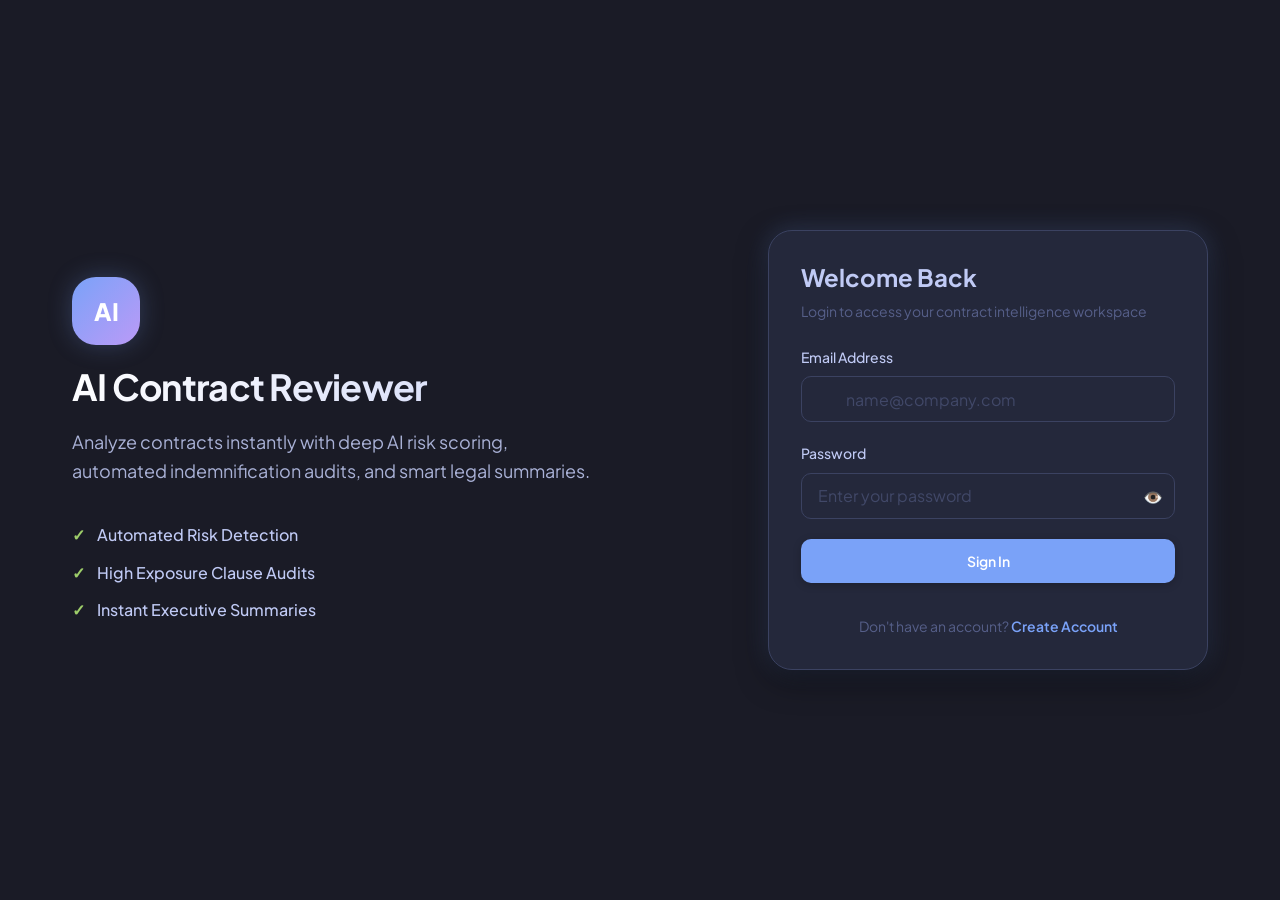
==== commit c8aba079: "fix" ====
--- a/index.html
+++ b/index.html
@@ -3,13 +3,11 @@
   <head>
     <meta charset="UTF-8" />
     <meta name="viewport" content="width=device-width, initial-scale=1.0" />
+    <meta name="description" content="AI-powered contract reviewer for intelligent risk detection, clause breakdown, and legal insights." />
+    <title>AI Contract Reviewer - Sign In</title>
 
-    <title>AI Contract Reviewer - Login</title>
-
-    <!-- Global Theme -->
+    <!-- Global Theme & Component Styles -->
     <link rel="stylesheet" href="./css/theme.css" />
-
-    <!-- Login Page Style -->
     <link rel="stylesheet" href="./css/components/button.css" />
     <link rel="stylesheet" href="./css/components/card.css" />
     <link rel="stylesheet" href="./css/components/input.css" />
@@ -17,69 +15,76 @@
   </head>
 
   <body>
+    <!-- Toast Notification Container -->
+    <div id="toast-container" class="toast-container"></div>
+
     <main class="login-container">
       <!-- Branding Section -->
-
       <section class="brand-section">
-        <div class="brand-logo">AI</div>
-
+        <div class="brand-logo" aria-label="AI Logo">AI</div>
         <h1>AI Contract Reviewer</h1>
-
         <p>
-          Analyze contracts intelligently with AI-powered risk detection and
-          insights.
+          Analyze contracts instantly with deep AI risk scoring, automated indemnification audits, and smart legal summaries.
         </p>
 
         <div class="feature-list">
-          <span> ✓ AI Contract Analysis </span>
-
-          <span> ✓ Risk Detection </span>
-
-          <span> ✓ Smart Legal Insights </span>
+          <span><strong class="check-icon">✓</strong> Automated Risk Detection</span>
+          <span><strong class="check-icon">✓</strong> High Exposure Clause Audits</span>
+          <span><strong class="check-icon">✓</strong> Instant Executive Summaries</span>
         </div>
       </section>
 
       <!-- Login Card -->
-
       <section class="card card-glass login-card">
         <div class="login-header">
           <h2>Welcome Back</h2>
-
-          <p>Login to continue your workspace</p>
+          <p>Login to access your contract intelligence workspace</p>
         </div>
 
-        <form id="login-form">
+        <form id="login-form" novalidate>
           <div class="input-group">
-            <label class="input-label"> Email </label>
-
-            <input
-              class="input"
-              id="email"
-              type="email"
-              placeholder="Enter your email"
-            />
+            <label class="input-label" for="email">Email Address</label>
+            <div class="input-wrapper">
+              <input
+                class="input"
+                id="email"
+                type="email"
+                placeholder="name@company.com"
+                autocomplete="email"
+                required
+              />
+            </div>
           </div>
 
           <div class="input-group">
-            <label class="input-label"> Password </label>
-
-            <input
-              class="input"
-              id="password"
-              type="password"
-              placeholder="Enter your password"
-            />
+            <label class="input-label" for="password">Password</label>
+            <div class="password-wrapper">
+              <input
+                class="input"
+                id="password"
+                type="password"
+                placeholder="Enter your password"
+                autocomplete="current-password"
+                required
+              />
+              <button type="button" class="password-toggle" id="togglePassword" aria-label="Toggle password visibility">
+                👁️
+              </button>
+            </div>
           </div>
 
-          <button type="submit" class="btn btn-primary" id="loginButton">
-            Login
+          <button type="submit" class="btn btn-primary btn-block" id="loginButton">
+            Sign In
           </button>
 
-          <p id="login-message" class="login-message"></p>
+          <div class="auth-footer">
+            <p>Don't have an account? <a href="register.html" class="auth-link">Create Account</a></p>
+          </div>
         </form>
       </section>
     </main>
 
+    <!-- Scripts -->
     <script src="./js/api.js"></script>
     <script src="./js/auth.js"></script>
   </body>
--- a/css/theme.css
+++ b/css/theme.css
@@ -0,0 +1,272 @@
+/* ==========================================
+   AI Contract Reviewer - Design System Theme
+   Theme: Tokyo Night AI SaaS
+========================================== */
+
+@import url('https://fonts.googleapis.com/css2?family=Plus+Jakarta+Sans:wght@300;400;500;600;700;800&family=JetBrains+Mono:wght@400;500;600&display=swap');
+
+:root {
+  /* Color Palette - Tokyo Night Premium Dark */
+  --color-bg: #1a1b26;
+  --color-bg-secondary: #16161e;
+  --color-surface: #24283b;
+  --color-surface-hover: #2f354f;
+  --color-surface-elevated: #1f2335;
+  --color-border: #3b4261;
+  --color-border-subtle: #292e42;
+
+  /* Accent Colors */
+  --color-primary: #7aa2f8;
+  --color-primary-hover: #89ddff;
+  --color-primary-muted: rgba(122, 162, 247, 0.15);
+  --color-secondary: #bb9af7;
+  --color-accent: #7dcfff;
+
+  /* Status Colors */
+  --color-success: #9ece6a;
+  --color-warning: #e0af68;
+  --color-danger: #f7768e;
+  --color-info: #7dcfff;
+
+  /* Text Colors */
+  --color-text-light: #c0caf5;
+  --color-text: #a9b1d6;
+  --color-text-muted: #565f89;
+  --color-text-disabled: #414868;
+
+  /* Gradients */
+  --gradient-primary: linear-gradient(135deg, #7aa2f8 0%, #bb9af7 100%);
+  --gradient-glow: linear-gradient(135deg, rgba(122, 162, 247, 0.2) 0%, rgba(187, 154, 247, 0.2) 100%);
+  --gradient-surface: linear-gradient(180deg, rgba(36, 40, 59, 0.8) 0%, rgba(26, 27, 38, 0.9) 100%);
+  --gradient-danger: linear-gradient(135deg, #f7768e 0%, #ff9e64 100%);
+
+  /* Typography */
+  --font-family: 'Plus Jakarta Sans', -apple-system, BlinkMacSystemFont, 'Segoe UI', Roboto, sans-serif;
+  --font-mono: 'JetBrains Mono', monospace;
+
+  --font-xs: 0.75rem;     /* 12px */
+  --font-sm: 0.875rem;    /* 14px */
+  --font-md: 1rem;        /* 16px */
+  --font-lg: 1.125rem;    /* 18px */
+  --font-xl: 1.25rem;     /* 20px */
+  --font-2xl: 1.5rem;     /* 24px */
+  --font-3xl: 1.875rem;   /* 30px */
+  --font-4xl: 2.25rem;    /* 36px */
+
+  --weight-normal: 400;
+  --weight-medium: 500;
+  --weight-semibold: 600;
+  --weight-bold: 700;
+  --weight-extrabold: 800;
+
+  /* Spacing */
+  --space-1: 0.25rem;   /* 4px */
+  --space-2: 0.5rem;    /* 8px */
+  --space-3: 0.75rem;   /* 12px */
+  --space-4: 1rem;      /* 16px */
+  --space-5: 1.25rem;   /* 20px */
+  --space-6: 1.5rem;    /* 24px */
+  --space-8: 2rem;      /* 32px */
+  --space-10: 2.5rem;   /* 40px */
+  --space-12: 3rem;     /* 48px */
+
+  /* Border Radii */
+  --radius-sm: 6px;
+  --radius-md: 10px;
+  --radius-lg: 16px;
+  --radius-xl: 24px;
+  --radius-round: 9999px;
+
+  /* Shadows */
+  --shadow-sm: 0 2px 8px rgba(0, 0, 0, 0.2);
+  --shadow-md: 0 4px 20px rgba(0, 0, 0, 0.35);
+  --shadow-lg: 0 10px 30px rgba(0, 0, 0, 0.5);
+  --shadow-glow: 0 0 25px rgba(122, 162, 247, 0.25);
+
+  /* Layout */
+  --sidebar-width: 260px;
+  --header-height: 70px;
+  --container-width: 1200px;
+  --z-fixed: 100;
+  --z-modal: 1000;
+
+  /* Transitions */
+  --transition-fast: 0.15s ease;
+  --transition-normal: 0.25s cubic-bezier(0.4, 0, 0.2, 1);
+  --transition-slow: 0.4s cubic-bezier(0.4, 0, 0.2, 1);
+}
+
+/* ==========================================
+   CSS Reset & Base Styles
+========================================== */
+*, *::before, *::after {
+  box-sizing: border-box;
+  margin: 0;
+  padding: 0;
+}
+
+html {
+  font-size: 16px;
+  scroll-behavior: smooth;
+  color-scheme: dark;
+}
+
+body {
+  font-family: var(--font-family);
+  background-color: var(--color-bg);
+  color: var(--color-text);
+  line-height: 1.6;
+  min-height: 100vh;
+  -webkit-font-smoothing: antialiased;
+  -moz-osx-font-smoothing: grayscale;
+  overflow-x: hidden;
+}
+
+a {
+  color: var(--color-primary);
+  text-decoration: none;
+  transition: color var(--transition-fast);
+}
+
+a:hover {
+  color: var(--color-primary-hover);
+}
+
+h1, h2, h3, h4, h5, h6 {
+  color: var(--color-text-light);
+  font-weight: var(--weight-bold);
+  line-height: 1.2;
+}
+
+button, input, select, textarea {
+  font-family: inherit;
+  font-size: inherit;
+  color: inherit;
+}
+
+button {
+  cursor: pointer;
+  border: none;
+  background: none;
+}
+
+ul, ol {
+  list-style: none;
+}
+
+img, svg {
+  max-width: 100%;
+  display: block;
+}
+
+/* Custom Scrollbars */
+::-webkit-scrollbar {
+  width: 8px;
+  height: 8px;
+}
+
+::-webkit-scrollbar-track {
+  background: var(--color-bg-secondary);
+}
+
+::-webkit-scrollbar-thumb {
+  background: var(--color-border);
+  border-radius: var(--radius-round);
+}
+
+::-webkit-scrollbar-thumb:hover {
+  background: var(--color-text-muted);
+}
+
+/* ==========================================
+   Toast Notification Component
+========================================== */
+.toast-container {
+  position: fixed;
+  bottom: 24px;
+  right: 24px;
+  z-index: var(--z-modal);
+  display: flex;
+  flex-direction: column;
+  gap: 12px;
+  pointer-events: none;
+}
+
+.toast {
+  pointer-events: auto;
+  min-width: 300px;
+  max-width: 420px;
+  padding: 14px 18px;
+  border-radius: var(--radius-md);
+  background: var(--color-surface-elevated);
+  border: 1px solid var(--color-border);
+  color: var(--color-text-light);
+  font-size: var(--font-sm);
+  font-weight: var(--weight-medium);
+  box-shadow: var(--shadow-lg);
+  display: flex;
+  align-items: center;
+  gap: 12px;
+  transform: translateY(20px);
+  opacity: 0;
+  transition: all var(--transition-normal);
+}
+
+.toast.show {
+  transform: translateY(0);
+  opacity: 1;
+}
+
+.toast-success {
+  border-left: 4px solid var(--color-success);
+}
+
+.toast-error {
+  border-left: 4px solid var(--color-danger);
+}
+
+.toast-info {
+  border-left: 4px solid var(--color-info);
+}
+
+/* ==========================================
+   Modal Component Overlay
+========================================== */
+.modal-backdrop {
+  position: fixed;
+  top: 0;
+  left: 0;
+  width: 100vw;
+  height: 100vh;
+  background: rgba(15, 16, 22, 0.75);
+  backdrop-filter: blur(8px);
+  z-index: var(--z-modal);
+  display: flex;
+  align-items: center;
+  justify-content: center;
+  padding: var(--space-4);
+  opacity: 0;
+  visibility: hidden;
+  transition: all var(--transition-normal);
+}
+
+.modal-backdrop.active {
+  opacity: 1;
+  visibility: visible;
+}
+
+.modal-content {
+  background: var(--color-surface);
+  border: 1px solid var(--color-border);
+  border-radius: var(--radius-xl);
+  width: 100%;
+  max-width: 540px;
+  padding: var(--space-8);
+  box-shadow: var(--shadow-lg), var(--shadow-glow);
+  transform: scale(0.95) translateY(10px);
+  transition: all var(--transition-normal);
+}
+
+.modal-backdrop.active .modal-content {
+  transform: scale(1) translateY(0);
+}
--- a/css/login.css
+++ b/css/login.css
@@ -1,130 +1,87 @@
-/*
-==================================================
-
-AI Contract Reviewer
-
-File:
-login.css
-
-Responsibility:
-Login Page Layout
-
-Author:
-OpenAI + Parth
-
-Theme:
-Tokyo Night AI SaaS
-
-==================================================
-*/
-
 /* ==================================================
-   LOGIN PAGE CONTAINER
+   AI Contract Reviewer - Login & Register CSS
+   Theme: Tokyo Night AI SaaS
 ================================================== */
 
 .login-container {
   min-height: 100vh;
-
   display: grid;
-
-  grid-template-columns: 1fr 420px;
-
+  grid-template-columns: 1.2fr 440px;
   align-items: center;
-
   gap: var(--space-10);
-
   padding: var(--space-8);
-
   max-width: var(--container-width);
-
-  margin: auto;
+  margin: 0 auto;
 }
 
-/* ==================================================
-   BRAND SECTION
-================================================== */
-
+/* Brand Section */
 .brand-section {
   display: flex;
-
   flex-direction: column;
-
   gap: var(--space-5);
 }
 
 .brand-logo {
-  width: 72px;
-
-  height: 72px;
-
+  width: 68px;
+  height: 68px;
   display: flex;
-
   align-items: center;
-
   justify-content: center;
-
   border-radius: var(--radius-xl);
-
   background: var(--gradient-primary);
-
-  color: white;
-
+  color: #ffffff;
   font-size: var(--font-2xl);
-
-  font-weight: var(--weight-bold);
-
+  font-weight: var(--weight-extrabold);
   box-shadow: var(--shadow-glow);
+  letter-spacing: -0.5px;
 }
 
 .brand-section h1 {
   font-size: var(--font-4xl);
+  background: linear-gradient(135deg, #ffffff 0%, var(--color-text-light) 100%);
+  -webkit-background-clip: text;
+  -webkit-text-fill-color: transparent;
+  letter-spacing: -0.02em;
 }
 
 .brand-section p {
-  max-width: 480px;
+  font-size: var(--font-lg);
+  color: var(--color-text);
+  max-width: 520px;
+  line-height: 1.6;
 }
 
-/* ==================================================
-   FEATURE LIST
-================================================== */
-
+/* Feature List */
 .feature-list {
   display: flex;
-
   flex-direction: column;
-
   gap: var(--space-3);
-
   margin-top: var(--space-4);
 }
 
 .feature-list span {
-  color: var(--color-text);
-
-  font-size: var(--font-sm);
+  display: flex;
+  align-items: center;
+  gap: var(--space-3);
+  color: var(--color-text-light);
+  font-size: var(--font-md);
+  font-weight: var(--weight-medium);
 }
 
-/* ==================================================
-   LOGIN CARD
-================================================== */
+.check-icon {
+  color: var(--color-success);
+  font-weight: var(--weight-bold);
+}
 
+/* Login Card */
 .login-card {
   padding: var(--space-8);
-
   background: var(--color-surface);
-
   border: 1px solid var(--color-border);
-
   border-radius: var(--radius-xl);
-
-  box-shadow: var(--shadow-lg);
-
+  box-shadow: var(--shadow-lg), var(--shadow-glow);
   animation: login-enter 400ms ease;
 }
-
-/* ==================================================
-   HEADER
-================================================== */
 
 .login-header {
   margin-bottom: var(--space-6);
@@ -132,81 +89,64 @@
 
 .login-header h2 {
   font-size: var(--font-2xl);
-
   margin-bottom: var(--space-2);
+  color: var(--color-text-light);
 }
 
-/* ==================================================
-   FORM
-================================================== */
+.login-header p {
+  color: var(--color-text-muted);
+  font-size: var(--font-sm);
+}
 
-#login-form {
+/* Form Elements */
+#login-form, #registerForm {
   display: flex;
-
   flex-direction: column;
-
   gap: var(--space-5);
 }
 
-/* ==================================================
-   LOGIN BUTTON
-================================================== */
-
-#loginButton {
-  width: 100%;
+.auth-footer {
+  text-align: center;
+  margin-top: var(--space-3);
+  font-size: var(--font-sm);
+  color: var(--color-text-muted);
 }
 
-/* ==================================================
-   MESSAGE
-================================================== */
-
-.login-message {
-  text-align: center;
-
-  font-size: var(--font-sm);
+.auth-link {
+  color: var(--color-primary);
+  font-weight: var(--weight-semibold);
 }
 
-/* ==================================================
-   ANIMATION
-================================================== */
+.auth-link:hover {
+  text-decoration: underline;
+}
 
 @keyframes login-enter {
   from {
     opacity: 0;
-
     transform: translateY(20px);
   }
-
   to {
     opacity: 1;
-
     transform: translateY(0);
   }
 }
 
-/* ==================================================
-   RESPONSIVE
-================================================== */
-
+/* Responsive Layout */
 @media (max-width: 992px) {
   .login-container {
     grid-template-columns: 1fr;
-
     max-width: 520px;
+    padding: var(--space-6) var(--space-4);
   }
 
   .brand-section {
     text-align: center;
-
     align-items: center;
   }
 }
 
 @media (max-width: 576px) {
-  .login-container {
-    padding: var(--space-5);
-  }
-
   .login-card {
     padding: var(--space-6);
   }
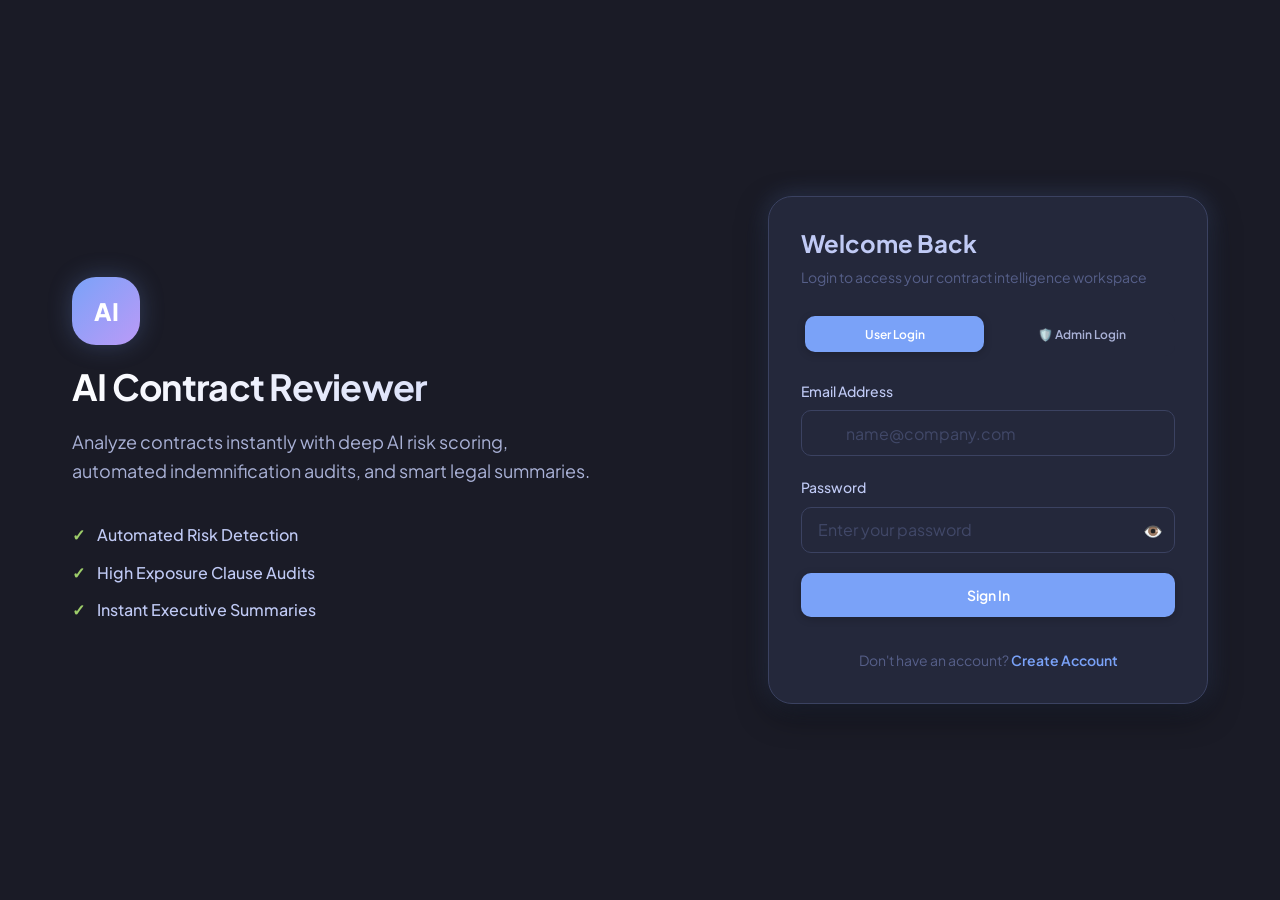
==== commit 7a60a8ee: "admin side bug fix" ====
--- a/index.html
+++ b/index.html
@@ -37,8 +37,14 @@
       <!-- Login Card -->
       <section class="card card-glass login-card">
         <div class="login-header">
-          <h2>Welcome Back</h2>
-          <p>Login to access your contract intelligence workspace</p>
+          <h2 id="login-title">Welcome Back</h2>
+          <p id="login-subtitle">Login to access your contract intelligence workspace</p>
+        </div>
+
+        <!-- Login Mode Switcher Tabs -->
+        <div class="login-mode-tabs" style="display: flex; gap: 0.5rem; margin-bottom: 1.5rem; background: var(--color-surface); padding: 0.25rem; border-radius: var(--radius-md);">
+          <button type="button" id="userModeBtn" class="btn btn-sm btn-primary" style="flex: 1;">User Login</button>
+          <button type="button" id="adminModeBtn" class="btn btn-sm btn-ghost" style="flex: 1;">🛡️ Admin Login</button>
         </div>
 
         <form id="login-form" novalidate>
@@ -77,7 +83,7 @@
             Sign In
           </button>
 
-          <div class="auth-footer">
+          <div class="auth-footer" id="auth-footer">
             <p>Don't have an account? <a href="register.html" class="auth-link">Create Account</a></p>
           </div>
         </form>
